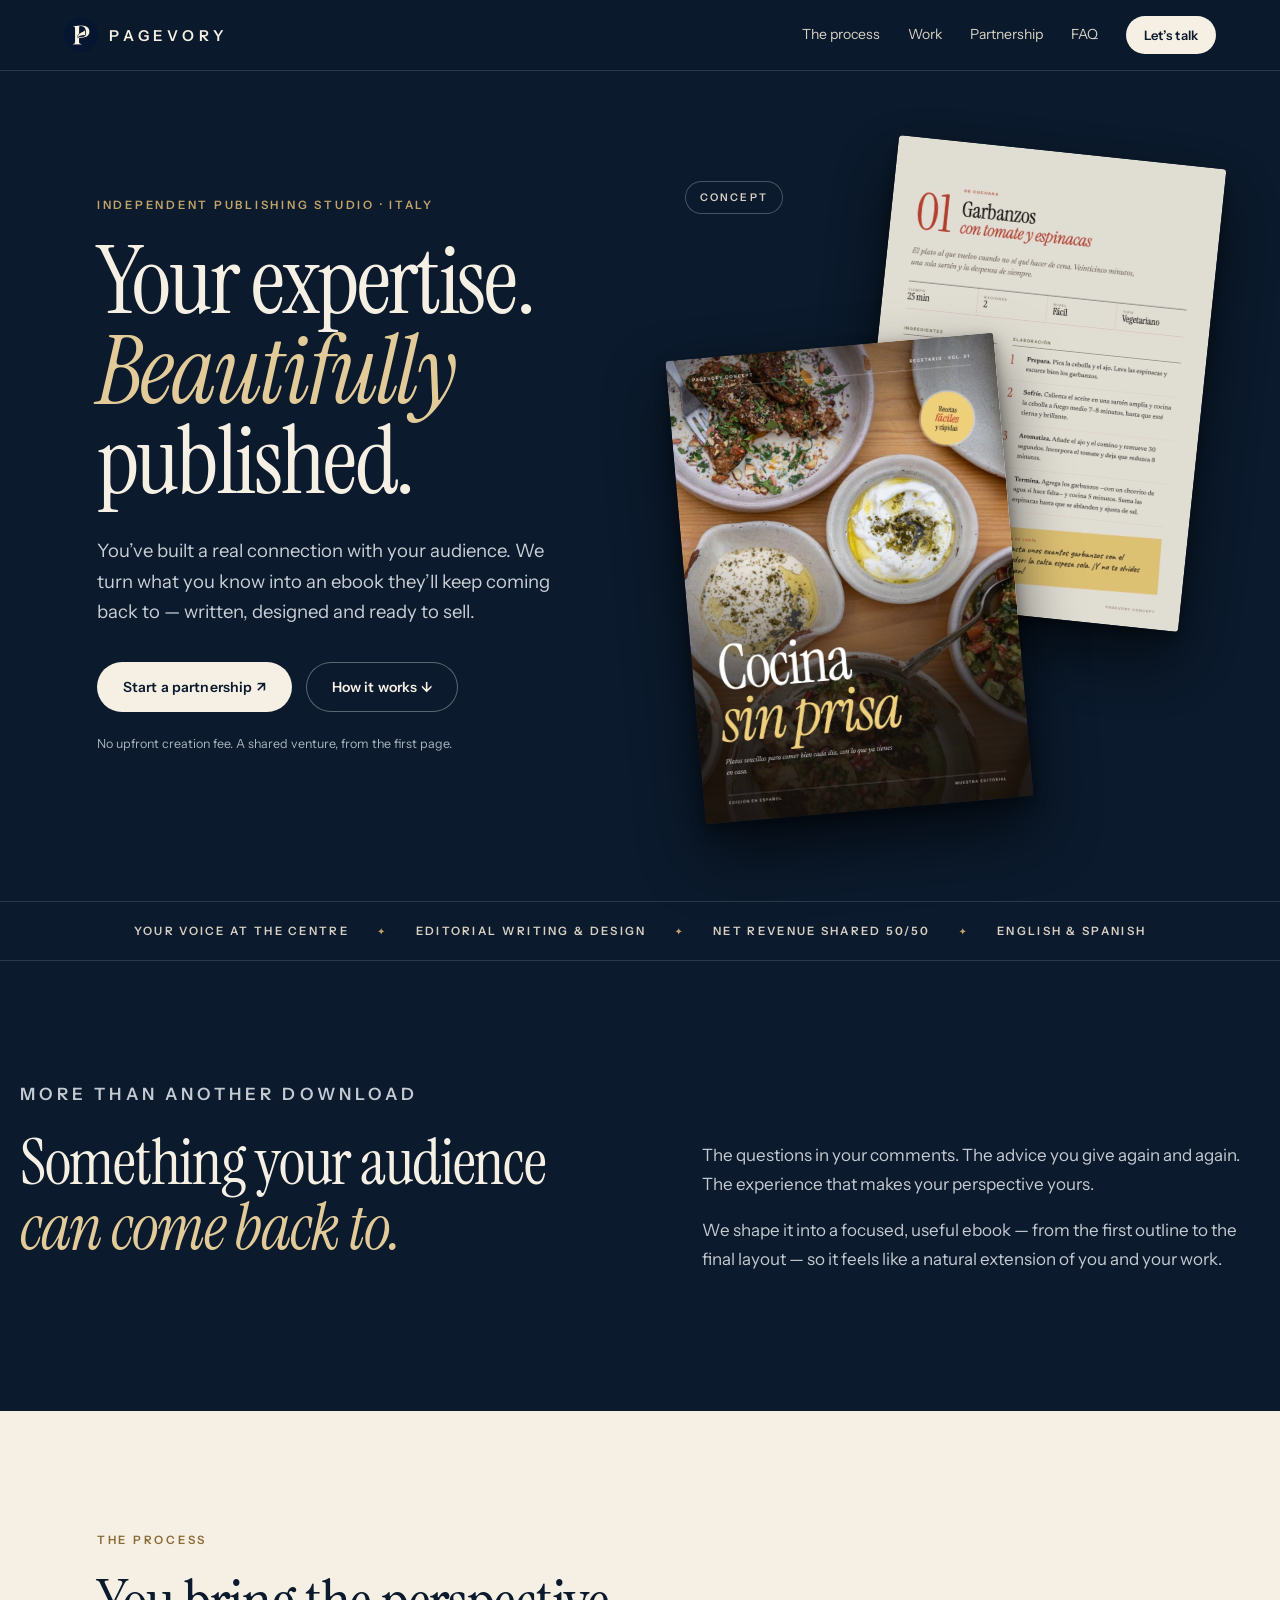
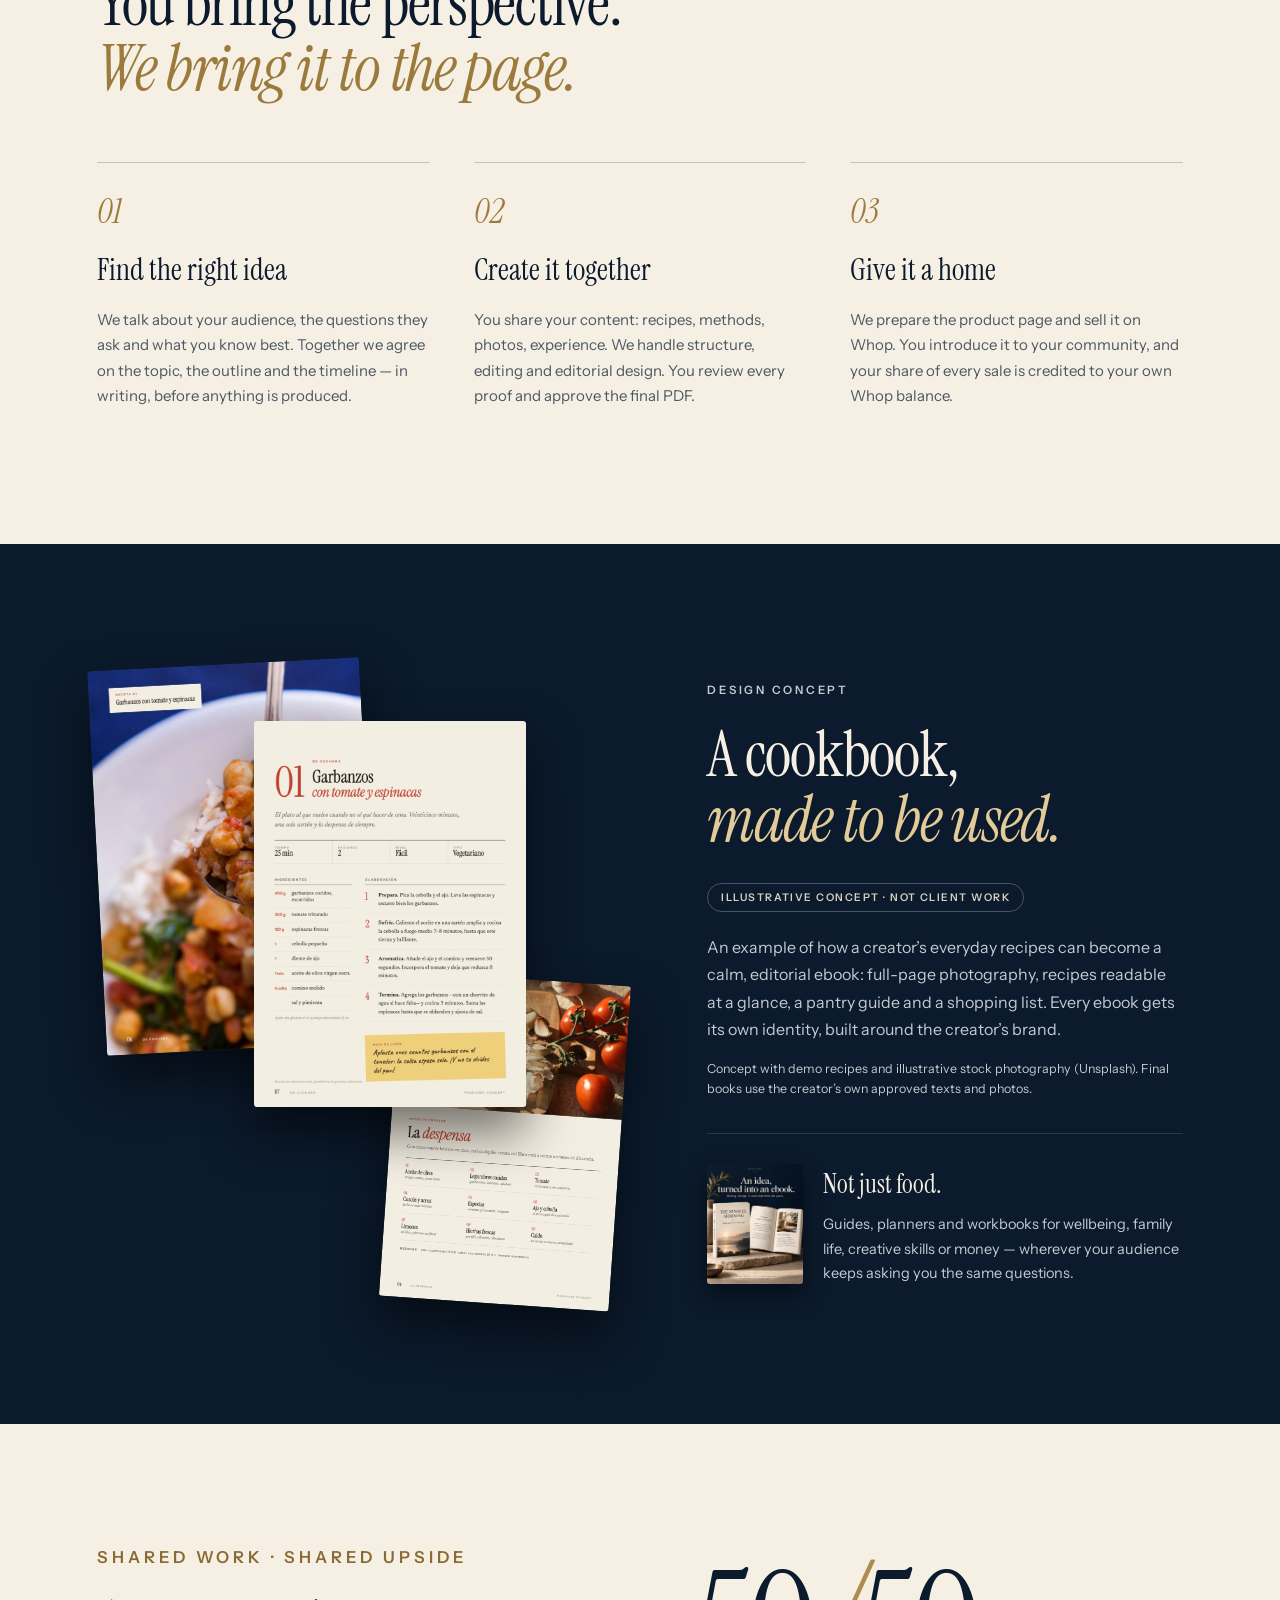
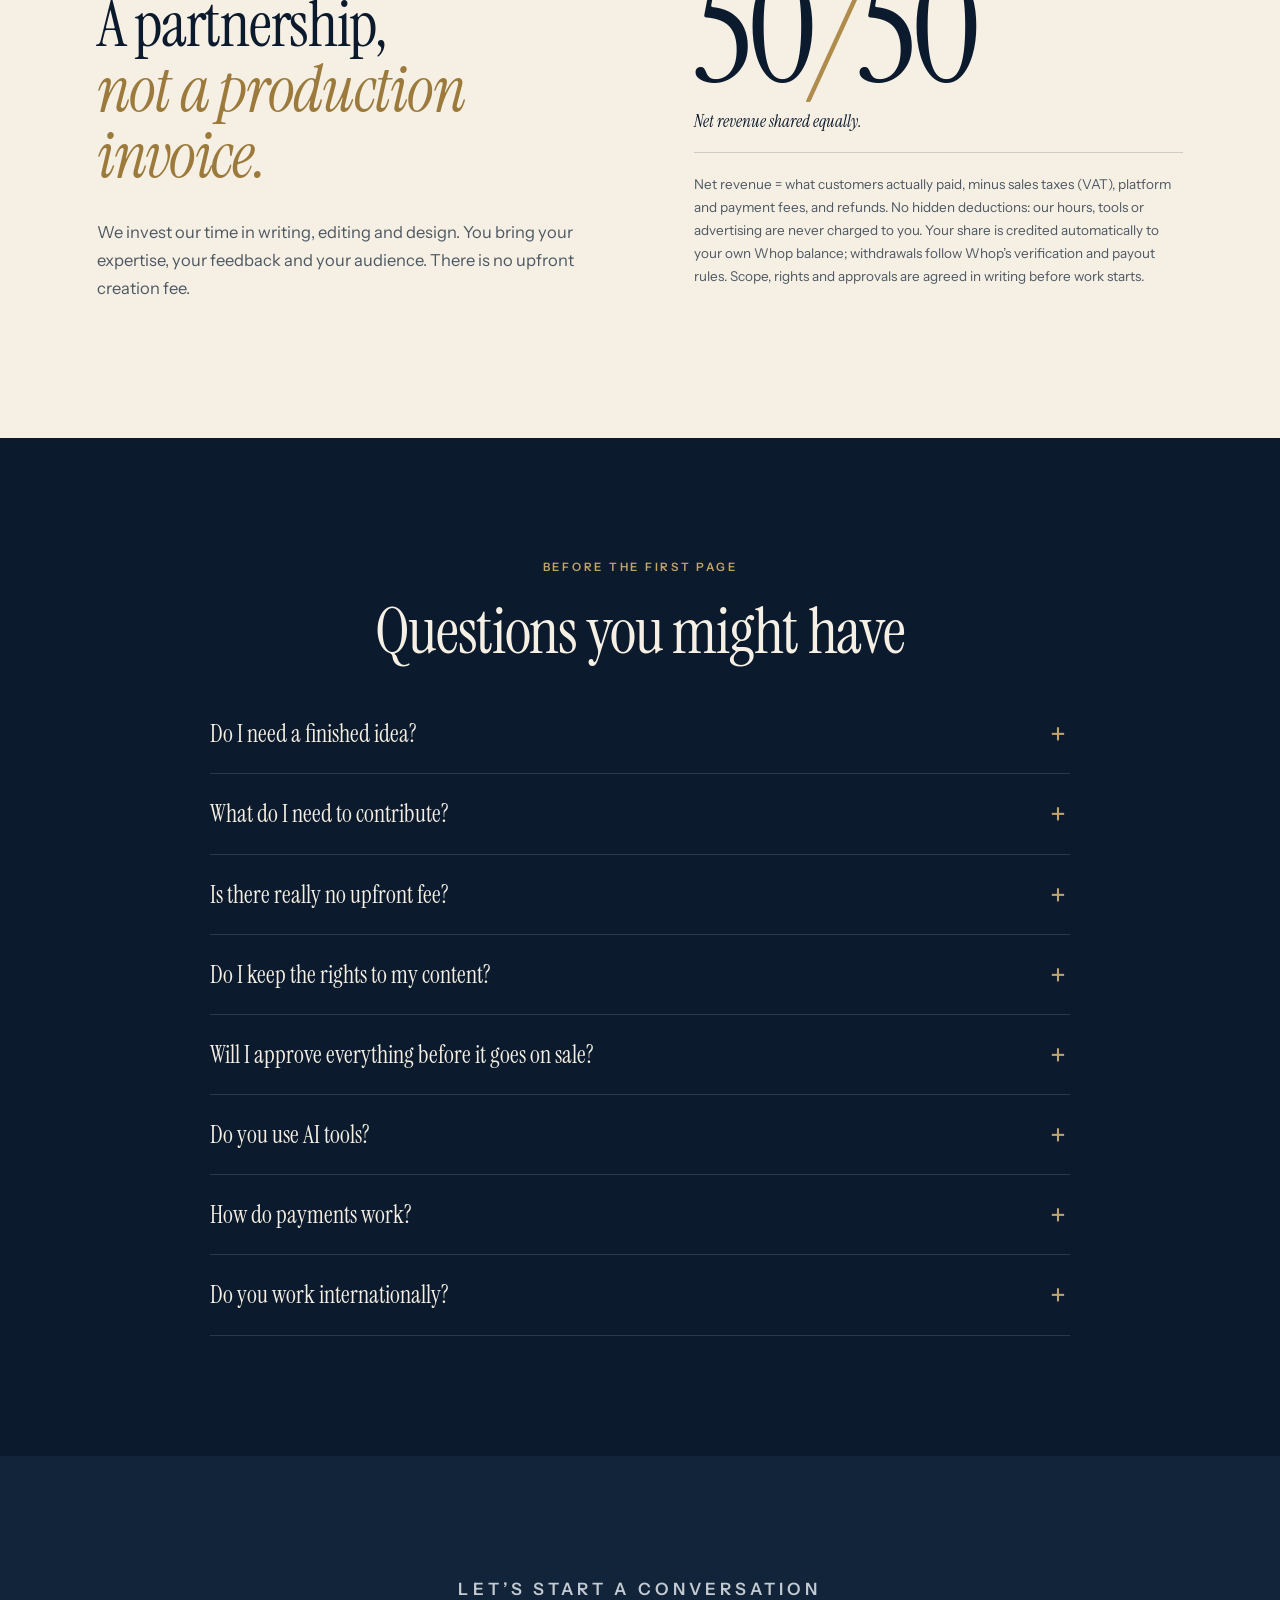
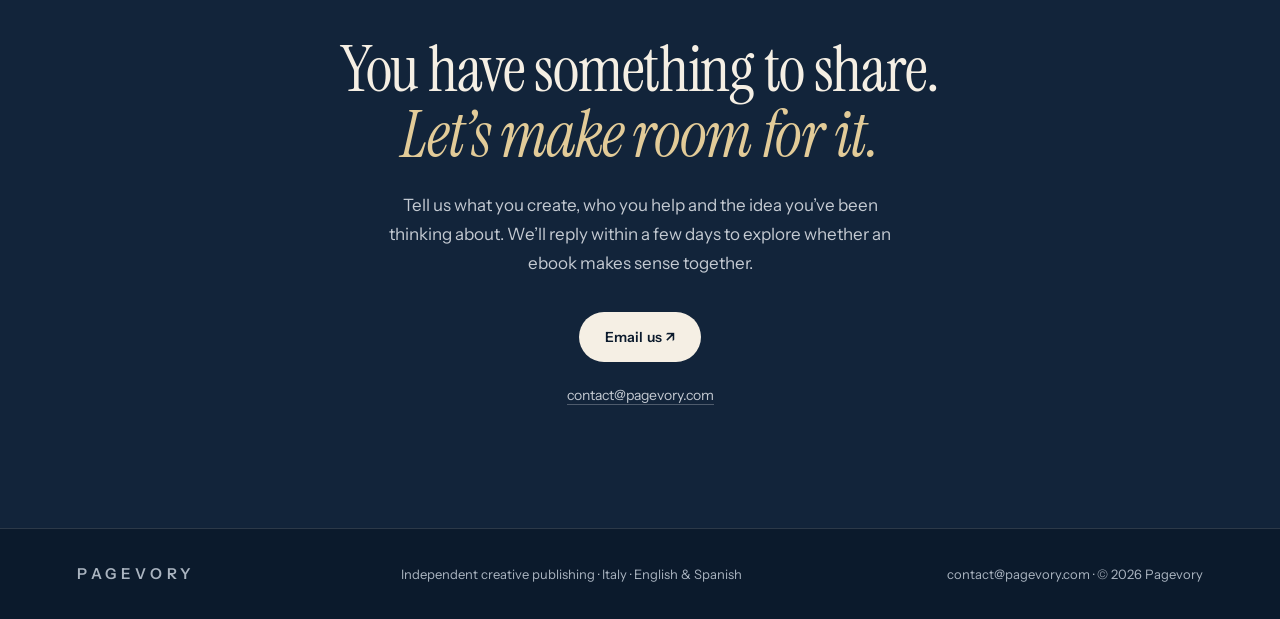
==== docs/index.html @ 086b8ca6 "Pagevory website: new design, email contact, SEO files Co-Authored-By: Claude Opus 5.5 <noreply@anth" ====
<!doctype html>
<html lang="en">
<head>
<meta charset="utf-8">
<meta name="viewport" content="width=device-width, initial-scale=1">
<title>Pagevory — Ebooks created with creators, 50/50 revenue share</title>
<meta name="description" content="Pagevory is an independent publishing studio in Italy. We turn a creator’s expertise into a beautifully designed ebook — no upfront fee, net revenue shared 50/50.">
<link rel="canonical" href="https://pagevory.com/">
<meta name="theme-color" content="#0a182b">
<link rel="icon" type="image/png" href="assets/favicon.png">
<link rel="apple-touch-icon" href="assets/apple-touch-icon.png">
<meta property="og:type" content="website">
<meta property="og:site_name" content="Pagevory">
<meta property="og:title" content="Pagevory — Ebooks created with creators, 50/50 revenue share">
<meta property="og:description" content="Pagevory is an independent publishing studio in Italy. We turn a creator’s expertise into a beautifully designed ebook — no upfront fee, net revenue shared 50/50.">
<meta property="og:url" content="https://pagevory.com/">
<meta property="og:image" content="https://pagevory.com/assets/og.jpg">
<meta property="og:image:width" content="1200"><meta property="og:image:height" content="630">
<meta property="og:locale" content="en_GB">
<meta name="twitter:card" content="summary_large_image">
<link rel="preconnect" href="https://fonts.googleapis.com"><link rel="preconnect" href="https://fonts.gstatic.com" crossorigin>
<link rel="stylesheet" href="https://fonts.googleapis.com/css2?family=Instrument+Serif:ital@0;1&family=Instrument+Sans:wght@400;500;600&display=swap">
<style>:root{--ink:#0b1a2c;--ink2:#12243a;--paper:#f5efe4;--paper2:#ebe2d1;--gold:#c2a46a;--gold2:#e2cb98;--muted:#aab4c0;--line:#ffffff22;--serif:'Instrument Serif',Georgia,serif;--sans:'Instrument Sans',system-ui,-apple-system,sans-serif}
*{box-sizing:border-box}
html{scroll-behavior:smooth;scroll-padding-top:84px}
body{margin:0;background:var(--ink);color:var(--paper);font:400 16px/1.7 var(--sans);-webkit-font-smoothing:antialiased}
a{color:inherit;text-decoration:none}
img{max-width:100%;height:auto;display:block}
h1,h2,h3{font-family:var(--serif);font-weight:400;margin:0}
em{font-style:italic;color:var(--gold2)}
p{margin:0 0 1em;text-wrap:pretty}
.wrap{max-width:1240px;margin:0 auto;padding:0 6%}
.skip{position:absolute;left:-999px;top:8px;background:var(--paper);color:var(--ink);padding:8px 14px;z-index:99}.skip:focus{left:12px}
:focus-visible{outline:2px solid var(--gold);outline-offset:4px}

/* nav */
.nav{position:sticky;top:0;z-index:20;display:flex;align-items:center;justify-content:space-between;padding:16px 5%;background:#0b1a2cee;backdrop-filter:blur(14px);border-bottom:1px solid var(--line)}
.brand{display:flex;align-items:center;gap:11px;font:600 15px var(--sans);letter-spacing:.32em}
.brand img{width:34px;height:34px;border-radius:50%;object-fit:cover}
.links{display:flex;align-items:center;gap:28px;font-size:14px;color:#d8d2c6}
.links a:not(.btn):hover{color:var(--paper)}
.btn{display:inline-flex;align-items:center;gap:10px;background:var(--paper);color:var(--ink);padding:16px 26px;border-radius:999px;font:600 14px var(--sans);letter-spacing:.01em;transition:transform .2s,background .2s}
.btn:hover{transform:translateY(-2px);background:#fff}
.btn.sm{padding:11px 18px;font-size:13px}
.btn.ghost{background:transparent;color:var(--paper);box-shadow:inset 0 0 0 1px #ffffff55}.btn.ghost:hover{background:#ffffff12}

/* hero */
.hero{display:grid;grid-template-columns:1.05fr 1fr;gap:6%;align-items:center;min-height:calc(100vh - 70px);padding-top:60px;padding-bottom:70px}
.eyebrow{font:600 11.5px/1.6 var(--sans);letter-spacing:.24em;text-transform:uppercase;color:var(--gold);margin:0 0 22px}
.eyebrow.center,.center{text-align:center}
h1{font-size:clamp(58px,7.4vw,112px);line-height:.95;letter-spacing:-.025em;margin-bottom:30px}
.lead{font-size:18.5px;line-height:1.65;color:#c9cfd6;max-width:470px}
.actions{display:flex;flex-wrap:wrap;gap:14px;margin:34px 0 22px}
.fine{font-size:12.5px;line-height:1.6;color:var(--muted)}
.hero-art{position:relative;height:660px}
.pg{position:absolute;width:66%;border-radius:4px;box-shadow:0 30px 60px #0009,0 6px 14px #0006}
.pg.back{right:-4%;top:0;transform:rotate(6deg);opacity:.92}
.pg.front{left:0;bottom:0;transform:rotate(-5deg);transition:transform .6s}
.hero-art:hover .pg.front{transform:rotate(-2deg) translateY(-8px)}
.badge{position:absolute;left:0;top:30px;background:var(--ink);border:1px solid #ffffff40;color:#d8d2c6;font:600 10.5px var(--sans);letter-spacing:.2em;text-transform:uppercase;padding:9px 14px;border-radius:999px}

/* strip */
.strip{display:flex;justify-content:center;align-items:center;flex-wrap:wrap;gap:18px 28px;padding:22px 5%;border-top:1px solid var(--line);border-bottom:1px solid var(--line);font:600 11.5px var(--sans);letter-spacing:.2em;text-transform:uppercase;color:#d6cfc2}
.strip i{font-style:normal;color:var(--gold);font-size:10px}

/* sections */
.section{padding:120px 0}
h2{font-size:clamp(40px,5vw,70px);line-height:1.02;letter-spacing:-.02em;margin-bottom:30px}
.intro{display:grid;grid-template-columns:1fr 1fr;gap:10%;align-items:end}
.intro p{color:#c4cad2;font-size:17px}
.light{background:var(--paper);color:var(--ink)}
.light em{color:#9c7a3c}
.light .eyebrow{color:#8a6a33}
.steps{list-style:none;padding:0;margin:60px 0 0;display:grid;grid-template-columns:repeat(3,1fr);gap:44px}
.steps li{border-top:1px solid #0b1a2c33;padding-top:26px}
.num{font:italic 34px var(--serif);color:#9c7a3c}
.steps h3{font-size:30px;margin:10px 0 12px}
.steps p{color:#4d5862;font-size:15px}

/* work */
.work{display:grid;grid-template-columns:1.1fr 1fr;gap:8%;align-items:center}
.gallery{position:relative;height:640px}
.gallery figure{position:absolute;margin:0;width:52%;box-shadow:0 26px 50px #0008;border-radius:3px;overflow:hidden}
.g1{left:0;top:0;transform:rotate(-3deg)}
.g2{left:30%;top:9%;z-index:2}
.g3{right:0;bottom:0;transform:rotate(4deg);width:44%!important}
.work-copy p{color:#c4cad2}
.tag{display:inline-block;border:1px solid #ffffff40;border-radius:999px;padding:7px 13px;font:600 10.5px var(--sans);letter-spacing:.14em;text-transform:uppercase;color:#d6cfc2;margin-bottom:22px}
.also{display:flex;gap:20px;align-items:center;margin-top:34px;padding-top:28px;border-top:1px solid var(--line)}
.also img{width:96px;height:auto;border-radius:3px;box-shadow:0 10px 24px #0007}
.also h3{font-size:26px;margin-bottom:6px}.also p{font-size:14.5px;margin:0}

/* partnership */
.partnership{display:grid;grid-template-columns:1fr 1fr;gap:10%;align-items:center}
.partnership p{color:#4d5862;font-size:16.5px}
.split{font:400 clamp(96px,12vw,170px)/.9 var(--serif);letter-spacing:-.04em;white-space:nowrap;color:var(--ink)}
.split span{color:#b08c4c;font-style:italic;padding:0 .04em}
.split-note{font:italic 26px var(--serif);color:var(--ink)!important;margin:12px 0 20px}
.terms{border-top:1px solid #0b1a2c2a;padding-top:20px;font-size:13.5px!important;line-height:1.7}

/* faq */
.faq{max-width:860px}
details{border-bottom:1px solid var(--line);padding:24px 0}
summary{cursor:pointer;list-style:none;font:400 24px/1.3 var(--serif);padding-right:40px;position:relative}
summary::-webkit-details-marker{display:none}
summary::after{content:'+';position:absolute;right:4px;top:-2px;color:var(--gold);font:300 30px var(--sans)}
details[open] summary::after{content:'−'}
details p{color:#c4cad2;margin:14px 0 0;font-size:15.5px}

/* contact */
.contact{text-align:center;background:var(--ink2);padding:120px 6%}
.contact h2{margin-bottom:24px}
.contact p{color:#c4cad2;max-width:540px;margin:0 auto 34px;font-size:17px}
.contact .mail{margin:22px auto 0;font-size:14px}.contact .mail a{border-bottom:1px solid #ffffff40}

/* footer */
.foot{display:flex;justify-content:space-between;align-items:center;flex-wrap:wrap;gap:16px;padding:34px 6%;font-size:13px;color:var(--muted);border-top:1px solid var(--line)}

/* reveal */
.reveal{opacity:0;transform:translateY(20px);transition:opacity .8s,transform .8s}
.reveal.in{opacity:1;transform:none}

@media (max-width:880px){
  .links a:not(.btn){display:none}
  .hero,.intro,.work,.partnership{grid-template-columns:1fr}
  .hero{min-height:0;padding-top:40px;gap:30px}
  .hero-art{height:440px}
  .steps{grid-template-columns:1fr;gap:28px}
  .gallery{height:460px}
  .section{padding:80px 0}
  .strip{font-size:10px;gap:10px 16px}
}
@media (prefers-reduced-motion:reduce){html{scroll-behavior:auto}*{transition:none!important}.reveal{opacity:1;transform:none}}
</style>
<script type="application/ld+json">{"@context":"https://schema.org","@graph":[{"@type":"Organization","@id":"https://pagevory.com/#org","name":"Pagevory","url":"https://pagevory.com/","logo":"https://pagevory.com/assets/logo.png","email":"contact@pagevory.com","description":"Pagevory is an independent publishing studio in Italy. We turn a creator’s expertise into a beautifully designed ebook — no upfront fee, net revenue shared 50/50.","areaServed":"Worldwide","address":{"@type":"PostalAddress","addressCountry":"IT"}},{"@type":"WebSite","@id":"https://pagevory.com/#site","url":"https://pagevory.com/","name":"Pagevory","inLanguage":"en","publisher":{"@id":"https://pagevory.com/#org"}},{"@type":"FAQPage","inLanguage":"en","mainEntity":[{"@type":"Question","name":"Do I need a finished idea?","acceptedAnswer":{"@type":"Answer","text":"No. A topic you know well and a sense of what your audience needs are enough. We’ll work out together whether there is a useful ebook to create."}},{"@type":"Question","name":"What do I need to contribute?","acceptedAnswer":{"@type":"Answer","text":"Your expertise and content (for example recipes, methods or photos you own), feedback on the drafts and final approval. You also introduce the ebook to your audience, in whatever way suits you — there’s no minimum number of posts."}},{"@type":"Question","name":"Is there really no upfront fee?","acceptedAnswer":{"@type":"Answer","text":"Yes. Instead of charging for writing and design, we share the net revenue 50/50. No other costs can be added without your written agreement."}},{"@type":"Question","name":"Do I keep the rights to my content?","acceptedAnswer":{"@type":"Answer","text":"Yes. You keep ownership of your texts, photos, name and brand. You only grant a limited licence to use them in this ebook and its approved promotion."}},{"@type":"Question","name":"Will I approve everything before it goes on sale?","acceptedAnswer":{"@type":"Answer","text":"Always. Nothing is published, priced or changed without your written approval of the PDF, the price and the product page."}},{"@type":"Question","name":"Do you use AI tools?","acceptedAnswer":{"@type":"Answer","text":"We may use AI tools to support layout and editing, always with human review, and only with your written permission for any unpublished content. We never imitate your voice or image."}},{"@type":"Question","name":"How do payments work?","acceptedAnswer":{"@type":"Answer","text":"We sell through Whop and set up its revenue-share feature, so your share of each sale goes straight to your Whop balance. You also get a monthly summary of sales and deductions."}},{"@type":"Question","name":"Do you work internationally?","acceptedAnswer":{"@type":"Answer","text":"Yes. We are based in Italy and work in English and Spanish with creators around the world, as long as Whop supports payouts in your country."}}]}]}</script>
</head>
<body>
<a class="skip" href="#main">Skip to content</a>
<header class="nav">
  <a class="brand" href="/" aria-label="Pagevory"><img src="assets/logo.png" alt="" width="34" height="34">PAGEVORY</a>
  <nav class="links" aria-label="Main">
    <a href="#process">The process</a><a href="#work">Work</a><a href="#partnership">Partnership</a><a href="#faq">FAQ</a>
    <a class="btn sm" href="#contact">Let’s talk</a>
  </nav>
</header>
<main id="main">
  <section class="hero wrap">
    <div class="hero-copy">
      <p class="eyebrow">Independent publishing studio · Italy</p>
      <h1>Your expertise.<br><em>Beautifully</em><br>published.</h1>
      <p class="lead">You’ve built a real connection with your audience. We turn what you know into an ebook they’ll keep coming back to — written, designed and ready to sell.</p>
      <div class="actions"><a class="btn" href="#contact">Start a partnership ↗</a><a class="btn ghost" href="#process">How it works ↓</a></div>
      <p class="fine">No upfront creation fee. A shared venture, from the first page.</p>
    </div>
    <div class="hero-art" aria-hidden="true">
      <img class="pg back" src="assets/cookbook-recipe.jpg" alt="" width="550" height="778">
      <img class="pg front" src="assets/cookbook-cover.jpg" alt="" width="550" height="778">
      <span class="badge">Concept</span>
    </div>
  </section>
  <div class="strip"><span>Your voice at the centre</span><i>✦</i><span>Editorial writing & design</span><i>✦</i><span>Net revenue shared 50/50</span><i>✦</i><span>English & Spanish</span></div>

  <section class="section wrap intro reveal">
    <div><p class="eyebrow">More than another download</p><h2>Something your audience<br><em>can come back to.</em></h2></div>
    <div><p>The questions in your comments. The advice you give again and again. The experience that makes your perspective yours.</p><p>We shape it into a focused, useful ebook — from the first outline to the final layout — so it feels like a natural extension of you and your work.</p></div>
  </section>

  <section class="section light" id="process">
    <div class="wrap reveal">
      <p class="eyebrow">The process</p>
      <h2>You bring the perspective.<br><em>We bring it to the page.</em></h2>
      <ol class="steps"><li><span class="num">01</span><h3>Find the right idea</h3><p>We talk about your audience, the questions they ask and what you know best. Together we agree on the topic, the outline and the timeline — in writing, before anything is produced.</p></li><li><span class="num">02</span><h3>Create it together</h3><p>You share your content: recipes, methods, photos, experience. We handle structure, editing and editorial design. You review every proof and approve the final PDF.</p></li><li><span class="num">03</span><h3>Give it a home</h3><p>We prepare the product page and sell it on Whop. You introduce it to your community, and your share of every sale is credited to your own Whop balance.</p></li></ol>
    </div>
  </section>

  <section class="section" id="work">
    <div class="wrap work reveal">
      <div class="gallery">
        <figure class="g1"><img src="assets/cookbook-photo.jpg" alt="Concept cookbook: full-page recipe photograph" loading="lazy" width="550" height="778"></figure>
        <figure class="g2"><img src="assets/cookbook-recipe.jpg" alt="Concept cookbook: recipe page with ingredients and method" loading="lazy" width="550" height="778"></figure>
        <figure class="g3"><img src="assets/cookbook-pantry.jpg" alt="Concept cookbook: pantry guide" loading="lazy" width="550" height="778"></figure>
      </div>
      <div class="work-copy">
        <p class="eyebrow">Design concept</p>
        <h2>A cookbook,<br><em>made to be used.</em></h2>
        <span class="tag">Illustrative concept · not client work</span>
        <p>An example of how a creator’s everyday recipes can become a calm, editorial ebook: full-page photography, recipes readable at a glance, a pantry guide and a shopping list. Every ebook gets its own identity, built around the creator’s brand.</p>
        <p class="fine">Concept with demo recipes and illustrative stock photography (Unsplash). Final books use the creator’s own approved texts and photos.</p>
        <div class="also"><img src="assets/concept.jpg" alt="Concept: The Mindful Morning guide" loading="lazy" width="120" height="150"><div><h3>Not just food.</h3><p>Guides, planners and workbooks for wellbeing, family life, creative skills or money — wherever your audience keeps asking you the same questions.</p></div></div>
      </div>
    </div>
  </section>

  <section class="section light" id="partnership">
    <div class="wrap partnership reveal">
      <div><p class="eyebrow">Shared work · Shared upside</p><h2>A partnership,<br><em>not a production invoice.</em></h2><p>We invest our time in writing, editing and design. You bring your expertise, your feedback and your audience. There is no upfront creation fee.</p></div>
      <div><div class="split" aria-label="50/50">50<span>/</span>50</div><p class="split-note">Net revenue shared equally.</p><p class="terms">Net revenue = what customers actually paid, minus sales taxes (VAT), platform and payment fees, and refunds. No hidden deductions: our hours, tools or advertising are never charged to you. Your share is credited automatically to your own Whop balance; withdrawals follow Whop’s verification and payout rules. Scope, rights and approvals are agreed in writing before work starts.</p></div>
    </div>
  </section>

  <section class="section wrap faq reveal" id="faq">
    <p class="eyebrow center">Before the first page</p>
    <h2 class="center">Questions you might have</h2>
    <details><summary>Do I need a finished idea?</summary><p>No. A topic you know well and a sense of what your audience needs are enough. We’ll work out together whether there is a useful ebook to create.</p></details>
    <details><summary>What do I need to contribute?</summary><p>Your expertise and content (for example recipes, methods or photos you own), feedback on the drafts and final approval. You also introduce the ebook to your audience, in whatever way suits you — there’s no minimum number of posts.</p></details>
    <details><summary>Is there really no upfront fee?</summary><p>Yes. Instead of charging for writing and design, we share the net revenue 50/50. No other costs can be added without your written agreement.</p></details>
    <details><summary>Do I keep the rights to my content?</summary><p>Yes. You keep ownership of your texts, photos, name and brand. You only grant a limited licence to use them in this ebook and its approved promotion.</p></details>
    <details><summary>Will I approve everything before it goes on sale?</summary><p>Always. Nothing is published, priced or changed without your written approval of the PDF, the price and the product page.</p></details>
    <details><summary>Do you use AI tools?</summary><p>We may use AI tools to support layout and editing, always with human review, and only with your written permission for any unpublished content. We never imitate your voice or image.</p></details>
    <details><summary>How do payments work?</summary><p>We sell through Whop and set up its revenue-share feature, so your share of each sale goes straight to your Whop balance. You also get a monthly summary of sales and deductions.</p></details>
    <details><summary>Do you work internationally?</summary><p>Yes. We are based in Italy and work in English and Spanish with creators around the world, as long as Whop supports payouts in your country.</p></details>
  </section>

  <section class="contact" id="contact">
    <p class="eyebrow">Let’s start a conversation</p>
    <h2>You have something to share.<br><em>Let’s make room for it.</em></h2>
    <p>Tell us what you create, who you help and the idea you’ve been thinking about. We’ll reply within a few days to explore whether an ebook makes sense together.</p>
    <a class="btn" href="mailto:contact@pagevory.com?subject=Partnership%20%E2%80%94%20ebook%20idea&amp;body=Hi%20Pagevory%2C%0A%0AMy%20name%20is%20%E2%80%A6%20and%20I%20create%20content%20about%20%E2%80%A6%0AMy%20audience%3A%20%E2%80%A6%0AThe%20ebook%20idea%20I%20have%20in%20mind%3A%20%E2%80%A6%0A%0AThanks!">Email us ↗</a>
    <p class="mail"><a href="mailto:contact@pagevory.com">contact@pagevory.com</a></p>
  </section>
</main>
<footer class="foot">
  <a class="brand" href="/">PAGEVORY</a>
  <span>Independent creative publishing · Italy · English & Spanish</span>
  <span><a href="mailto:contact@pagevory.com">contact@pagevory.com</a> · © <span id="y">2026</span> Pagevory</span>
</footer>
<script>
document.getElementById('y').textContent=new Date().getFullYear();
if('IntersectionObserver' in window){const io=new IntersectionObserver(es=>es.forEach(e=>{if(e.isIntersecting){e.target.classList.add('in');io.unobserve(e.target)}}),{threshold:.08});document.querySelectorAll('.reveal').forEach(el=>io.observe(el))}else document.querySelectorAll('.reveal').forEach(el=>el.classList.add('in'));
</script>
</body>
</html>
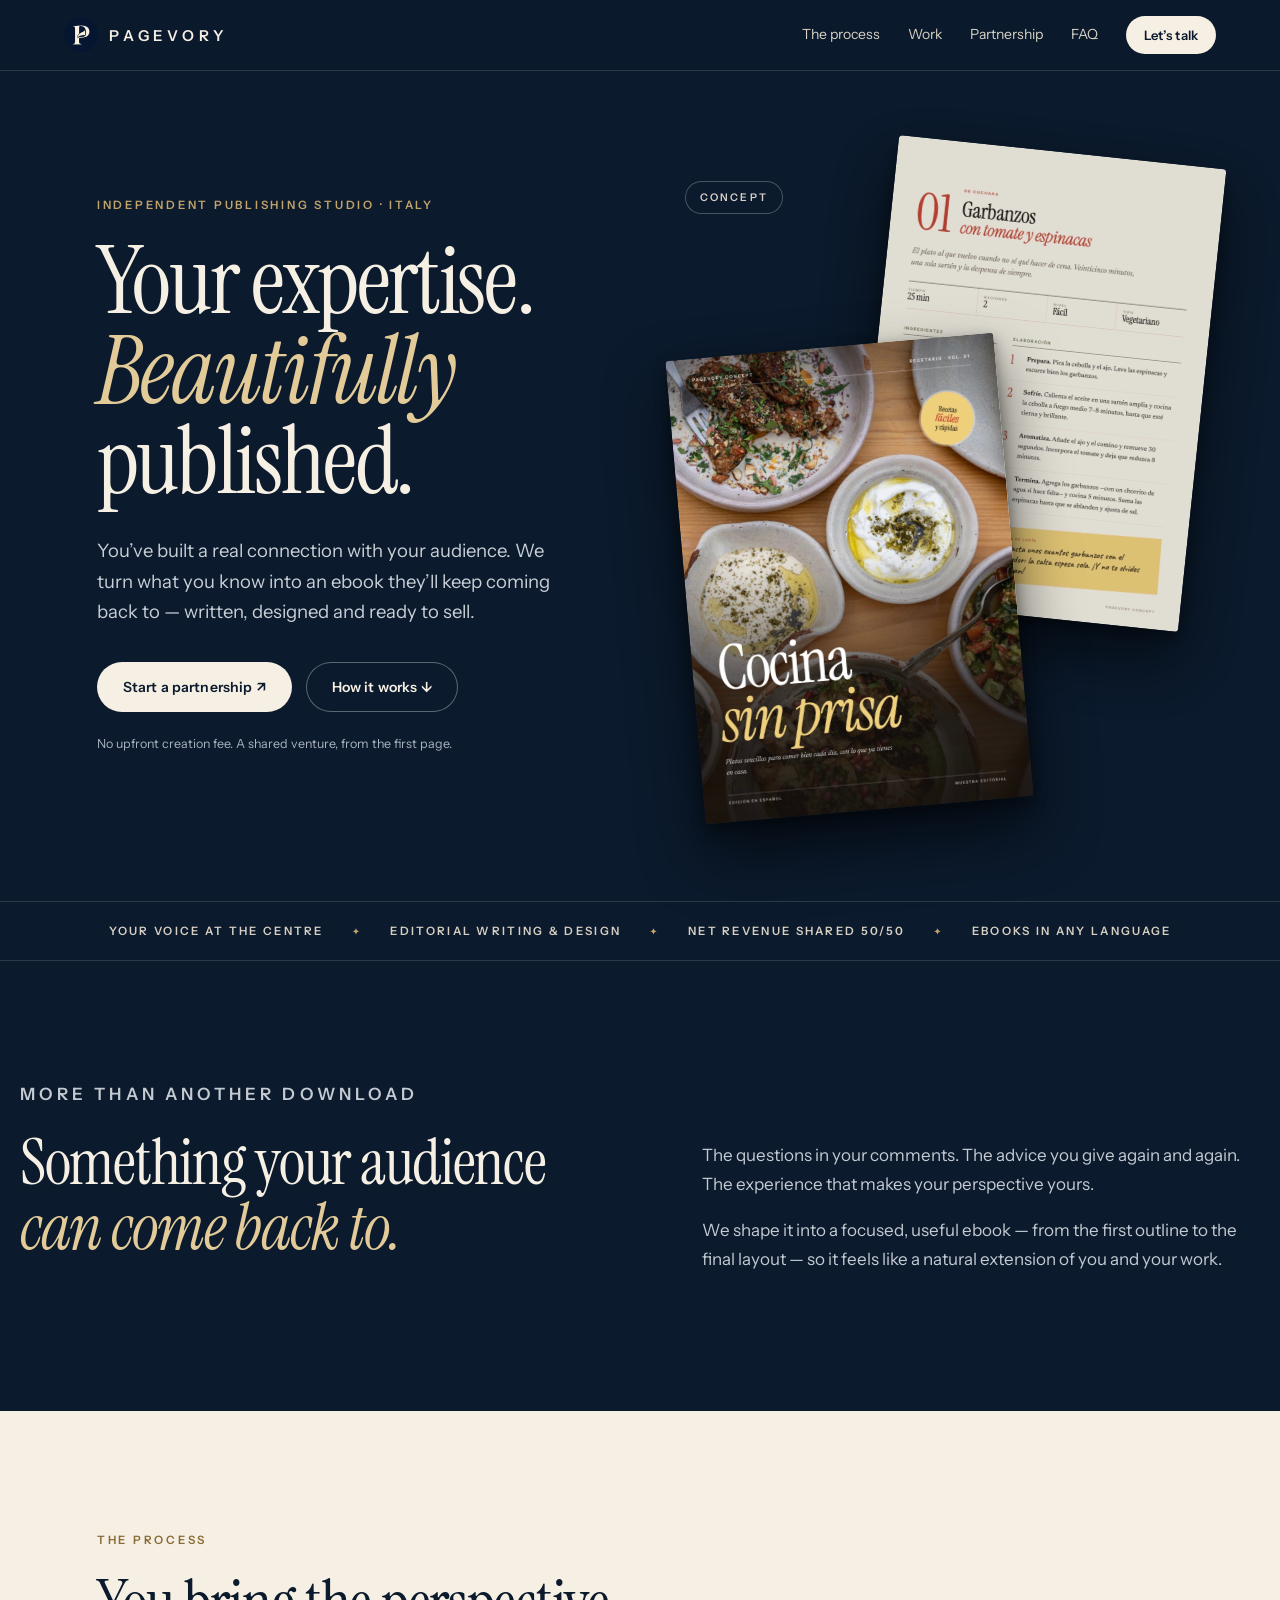
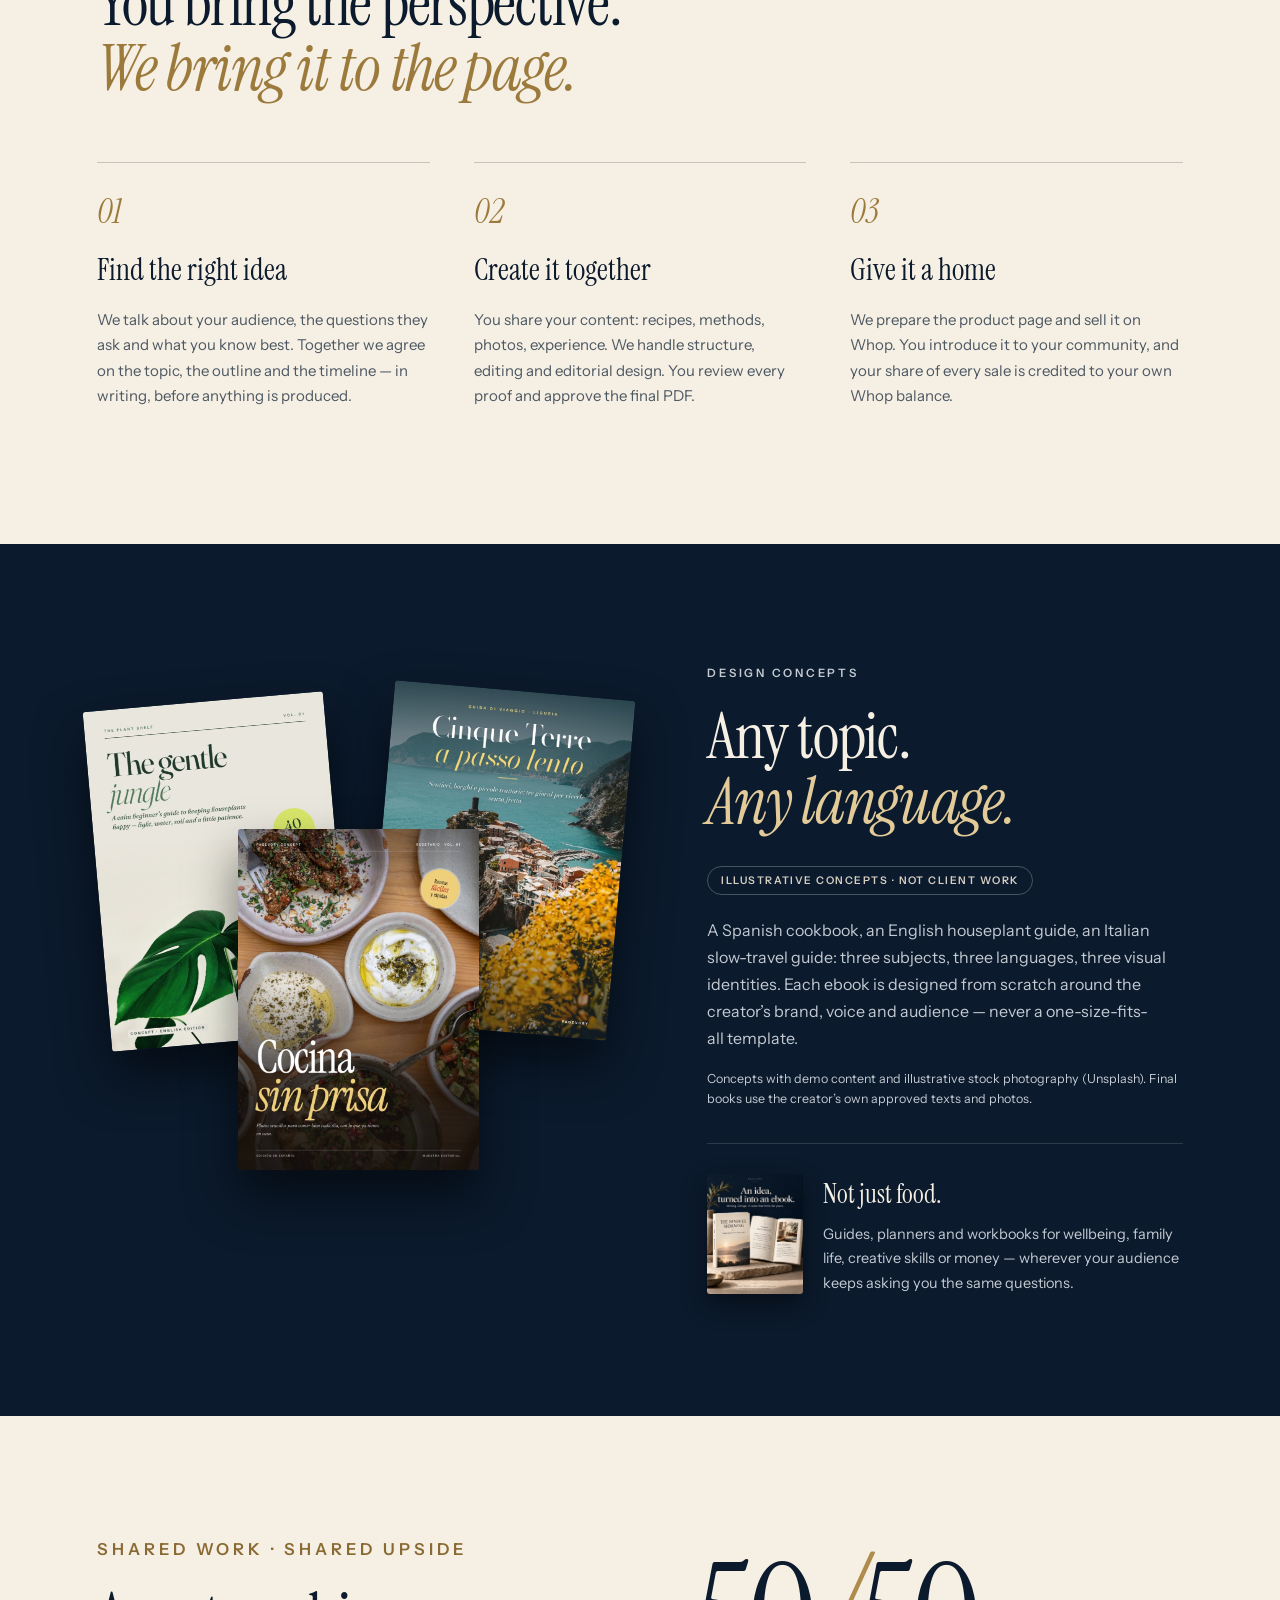
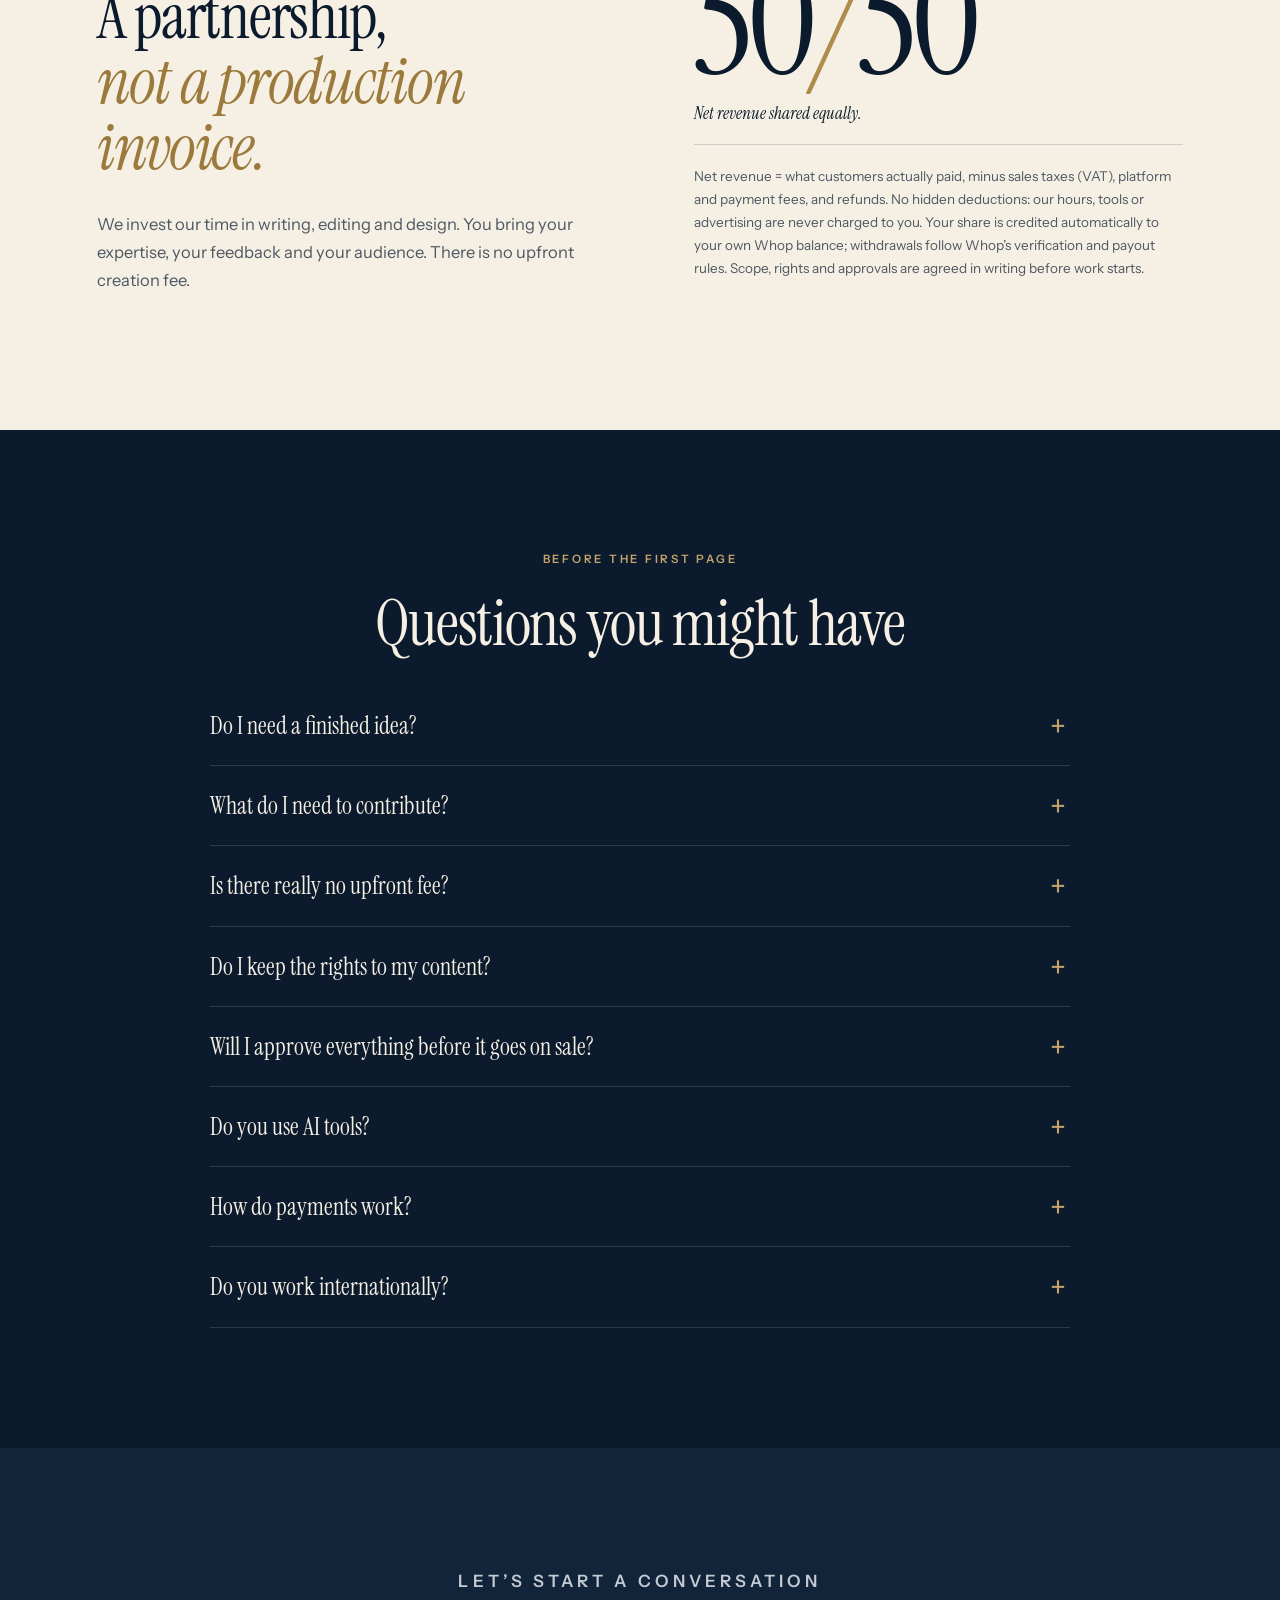
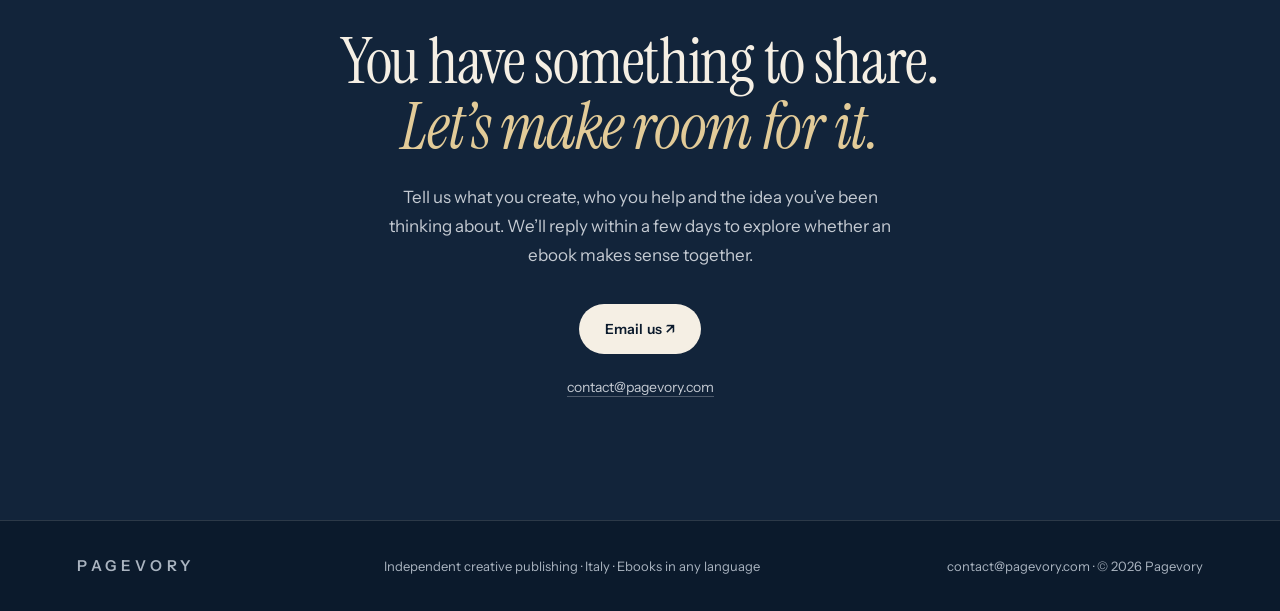
==== commit cdff2d3f: "Concept gallery: three covers in three languages; 'any language' copy Co-Authored-By: Claude Opus 5." ====
--- a/docs/index.html
+++ b/docs/index.html
@@ -79,11 +79,11 @@
 
 /* work */
 .work{display:grid;grid-template-columns:1.1fr 1fr;gap:8%;align-items:center}
-.gallery{position:relative;height:640px}
-.gallery figure{position:absolute;margin:0;width:52%;box-shadow:0 26px 50px #0008;border-radius:3px;overflow:hidden}
-.g1{left:0;top:0;transform:rotate(-3deg)}
-.g2{left:30%;top:9%;z-index:2}
-.g3{right:0;bottom:0;transform:rotate(4deg);width:44%!important}
+.gallery{position:relative;height:580px}
+.gallery figure{position:absolute;margin:0;width:46%;box-shadow:0 26px 50px #0008;border-radius:3px;overflow:hidden}
+.g1{left:0;top:2%;transform:rotate(-5deg)}
+.g2{left:27%;top:24%;z-index:2}
+.g3{right:0;top:0;transform:rotate(5deg)}
 .work-copy p{color:#c4cad2}
 .tag{display:inline-block;border:1px solid #ffffff40;border-radius:999px;padding:7px 13px;font:600 10.5px var(--sans);letter-spacing:.14em;text-transform:uppercase;color:#d6cfc2;margin-bottom:22px}
 .also{display:flex;gap:20px;align-items:center;margin-top:34px;padding-top:28px;border-top:1px solid var(--line)}
@@ -132,7 +132,7 @@
 }
 @media (prefers-reduced-motion:reduce){html{scroll-behavior:auto}*{transition:none!important}.reveal{opacity:1;transform:none}}
 </style>
-<script type="application/ld+json">{"@context":"https://schema.org","@graph":[{"@type":"Organization","@id":"https://pagevory.com/#org","name":"Pagevory","url":"https://pagevory.com/","logo":"https://pagevory.com/assets/logo.png","email":"contact@pagevory.com","description":"Pagevory is an independent publishing studio in Italy. We turn a creator’s expertise into a beautifully designed ebook — no upfront fee, net revenue shared 50/50.","areaServed":"Worldwide","address":{"@type":"PostalAddress","addressCountry":"IT"}},{"@type":"WebSite","@id":"https://pagevory.com/#site","url":"https://pagevory.com/","name":"Pagevory","inLanguage":"en","publisher":{"@id":"https://pagevory.com/#org"}},{"@type":"FAQPage","inLanguage":"en","mainEntity":[{"@type":"Question","name":"Do I need a finished idea?","acceptedAnswer":{"@type":"Answer","text":"No. A topic you know well and a sense of what your audience needs are enough. We’ll work out together whether there is a useful ebook to create."}},{"@type":"Question","name":"What do I need to contribute?","acceptedAnswer":{"@type":"Answer","text":"Your expertise and content (for example recipes, methods or photos you own), feedback on the drafts and final approval. You also introduce the ebook to your audience, in whatever way suits you — there’s no minimum number of posts."}},{"@type":"Question","name":"Is there really no upfront fee?","acceptedAnswer":{"@type":"Answer","text":"Yes. Instead of charging for writing and design, we share the net revenue 50/50. No other costs can be added without your written agreement."}},{"@type":"Question","name":"Do I keep the rights to my content?","acceptedAnswer":{"@type":"Answer","text":"Yes. You keep ownership of your texts, photos, name and brand. You only grant a limited licence to use them in this ebook and its approved promotion."}},{"@type":"Question","name":"Will I approve everything before it goes on sale?","acceptedAnswer":{"@type":"Answer","text":"Always. Nothing is published, priced or changed without your written approval of the PDF, the price and the product page."}},{"@type":"Question","name":"Do you use AI tools?","acceptedAnswer":{"@type":"Answer","text":"We may use AI tools to support layout and editing, always with human review, and only with your written permission for any unpublished content. We never imitate your voice or image."}},{"@type":"Question","name":"How do payments work?","acceptedAnswer":{"@type":"Answer","text":"We sell through Whop and set up its revenue-share feature, so your share of each sale goes straight to your Whop balance. You also get a monthly summary of sales and deductions."}},{"@type":"Question","name":"Do you work internationally?","acceptedAnswer":{"@type":"Answer","text":"Yes. We are based in Italy and work in English and Spanish with creators around the world, as long as Whop supports payouts in your country."}}]}]}</script>
+<script type="application/ld+json">{"@context":"https://schema.org","@graph":[{"@type":"Organization","@id":"https://pagevory.com/#org","name":"Pagevory","url":"https://pagevory.com/","logo":"https://pagevory.com/assets/logo.png","email":"contact@pagevory.com","description":"Pagevory is an independent publishing studio in Italy. We turn a creator’s expertise into a beautifully designed ebook — no upfront fee, net revenue shared 50/50.","areaServed":"Worldwide","address":{"@type":"PostalAddress","addressCountry":"IT"}},{"@type":"WebSite","@id":"https://pagevory.com/#site","url":"https://pagevory.com/","name":"Pagevory","inLanguage":"en","publisher":{"@id":"https://pagevory.com/#org"}},{"@type":"FAQPage","inLanguage":"en","mainEntity":[{"@type":"Question","name":"Do I need a finished idea?","acceptedAnswer":{"@type":"Answer","text":"No. A topic you know well and a sense of what your audience needs are enough. We’ll work out together whether there is a useful ebook to create."}},{"@type":"Question","name":"What do I need to contribute?","acceptedAnswer":{"@type":"Answer","text":"Your expertise and content (for example recipes, methods or photos you own), feedback on the drafts and final approval. You also introduce the ebook to your audience, in whatever way suits you — there’s no minimum number of posts."}},{"@type":"Question","name":"Is there really no upfront fee?","acceptedAnswer":{"@type":"Answer","text":"Yes. Instead of charging for writing and design, we share the net revenue 50/50. No other costs can be added without your written agreement."}},{"@type":"Question","name":"Do I keep the rights to my content?","acceptedAnswer":{"@type":"Answer","text":"Yes. You keep ownership of your texts, photos, name and brand. You only grant a limited licence to use them in this ebook and its approved promotion."}},{"@type":"Question","name":"Will I approve everything before it goes on sale?","acceptedAnswer":{"@type":"Answer","text":"Always. Nothing is published, priced or changed without your written approval of the PDF, the price and the product page."}},{"@type":"Question","name":"Do you use AI tools?","acceptedAnswer":{"@type":"Answer","text":"We may use AI tools to support layout and editing, always with human review, and only with your written permission for any unpublished content. We never imitate your voice or image."}},{"@type":"Question","name":"How do payments work?","acceptedAnswer":{"@type":"Answer","text":"We sell through Whop and set up its revenue-share feature, so your share of each sale goes straight to your Whop balance. You also get a monthly summary of sales and deductions."}},{"@type":"Question","name":"Do you work internationally?","acceptedAnswer":{"@type":"Answer","text":"Yes. We are based in Italy and create ebooks in any language, with creators all over the world — as long as Whop supports payouts in your country."}}]}]}</script>
 </head>
 <body>
 <a class="skip" href="#main">Skip to content</a>
@@ -158,7 +158,7 @@
       <span class="badge">Concept</span>
     </div>
   </section>
-  <div class="strip"><span>Your voice at the centre</span><i>✦</i><span>Editorial writing & design</span><i>✦</i><span>Net revenue shared 50/50</span><i>✦</i><span>English & Spanish</span></div>
+  <div class="strip"><span>Your voice at the centre</span><i>✦</i><span>Editorial writing & design</span><i>✦</i><span>Net revenue shared 50/50</span><i>✦</i><span>Ebooks in any language</span></div>
 
   <section class="section wrap intro reveal">
     <div><p class="eyebrow">More than another download</p><h2>Something your audience<br><em>can come back to.</em></h2></div>
@@ -176,16 +176,16 @@
   <section class="section" id="work">
     <div class="wrap work reveal">
       <div class="gallery">
-        <figure class="g1"><img src="assets/cookbook-photo.jpg" alt="Concept cookbook: full-page recipe photograph" loading="lazy" width="550" height="778"></figure>
-        <figure class="g2"><img src="assets/cookbook-recipe.jpg" alt="Concept cookbook: recipe page with ingredients and method" loading="lazy" width="550" height="778"></figure>
-        <figure class="g3"><img src="assets/cookbook-pantry.jpg" alt="Concept cookbook: pantry guide" loading="lazy" width="550" height="778"></figure>
+        <figure class="g1"><img src="assets/cover-plants.jpg" alt="Concept cover in English: The Gentle Jungle, a beginner’s guide to houseplants" loading="lazy" width="550" height="778"></figure>
+        <figure class="g2"><img src="assets/cookbook-cover.jpg" alt="Concept cover in Spanish: Cocina sin prisa, a quick and easy cookbook" loading="lazy" width="550" height="778"></figure>
+        <figure class="g3"><img src="assets/cover-liguria.jpg" alt="Concept cover in Italian: Cinque Terre a passo lento, a slow-travel guide" loading="lazy" width="550" height="778"></figure>
       </div>
       <div class="work-copy">
-        <p class="eyebrow">Design concept</p>
-        <h2>A cookbook,<br><em>made to be used.</em></h2>
-        <span class="tag">Illustrative concept · not client work</span>
-        <p>An example of how a creator’s everyday recipes can become a calm, editorial ebook: full-page photography, recipes readable at a glance, a pantry guide and a shopping list. Every ebook gets its own identity, built around the creator’s brand.</p>
-        <p class="fine">Concept with demo recipes and illustrative stock photography (Unsplash). Final books use the creator’s own approved texts and photos.</p>
+        <p class="eyebrow">Design concepts</p>
+        <h2>Any topic.<br><em>Any language.</em></h2>
+        <span class="tag">Illustrative concepts · not client work</span>
+        <p>A Spanish cookbook, an English houseplant guide, an Italian slow-travel guide: three subjects, three languages, three visual identities. Each ebook is designed from scratch around the creator’s brand, voice and audience — never a one-size-fits-all template.</p>
+        <p class="fine">Concepts with demo content and illustrative stock photography (Unsplash). Final books use the creator’s own approved texts and photos.</p>
         <div class="also"><img src="assets/concept.jpg" alt="Concept: The Mindful Morning guide" loading="lazy" width="120" height="150"><div><h3>Not just food.</h3><p>Guides, planners and workbooks for wellbeing, family life, creative skills or money — wherever your audience keeps asking you the same questions.</p></div></div>
       </div>
     </div>
@@ -208,7 +208,7 @@
     <details><summary>Will I approve everything before it goes on sale?</summary><p>Always. Nothing is published, priced or changed without your written approval of the PDF, the price and the product page.</p></details>
     <details><summary>Do you use AI tools?</summary><p>We may use AI tools to support layout and editing, always with human review, and only with your written permission for any unpublished content. We never imitate your voice or image.</p></details>
     <details><summary>How do payments work?</summary><p>We sell through Whop and set up its revenue-share feature, so your share of each sale goes straight to your Whop balance. You also get a monthly summary of sales and deductions.</p></details>
-    <details><summary>Do you work internationally?</summary><p>Yes. We are based in Italy and work in English and Spanish with creators around the world, as long as Whop supports payouts in your country.</p></details>
+    <details><summary>Do you work internationally?</summary><p>Yes. We are based in Italy and create ebooks in any language, with creators all over the world — as long as Whop supports payouts in your country.</p></details>
   </section>
 
   <section class="contact" id="contact">
@@ -221,7 +221,7 @@
 </main>
 <footer class="foot">
   <a class="brand" href="/">PAGEVORY</a>
-  <span>Independent creative publishing · Italy · English & Spanish</span>
+  <span>Independent creative publishing · Italy · Ebooks in any language</span>
   <span><a href="mailto:contact@pagevory.com">contact@pagevory.com</a> · © <span id="y">2026</span> Pagevory</span>
 </footer>
 <script>
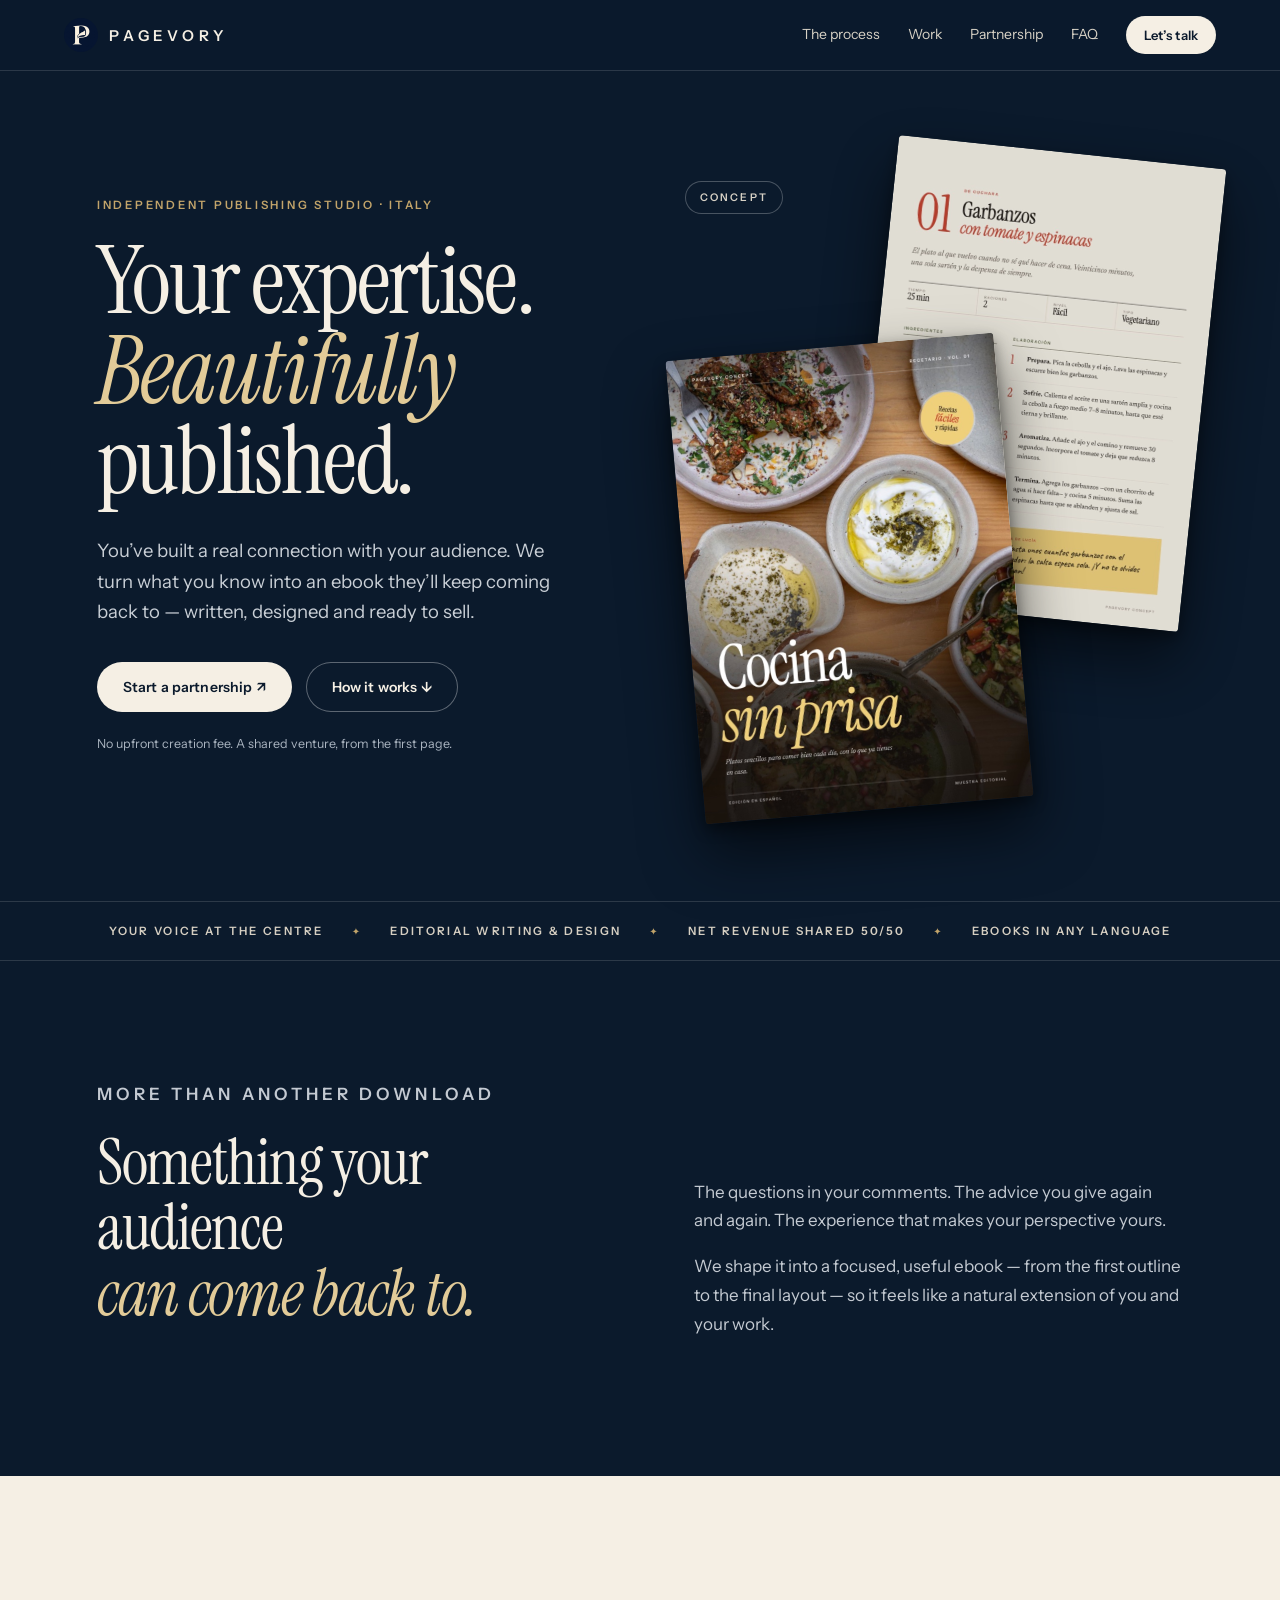
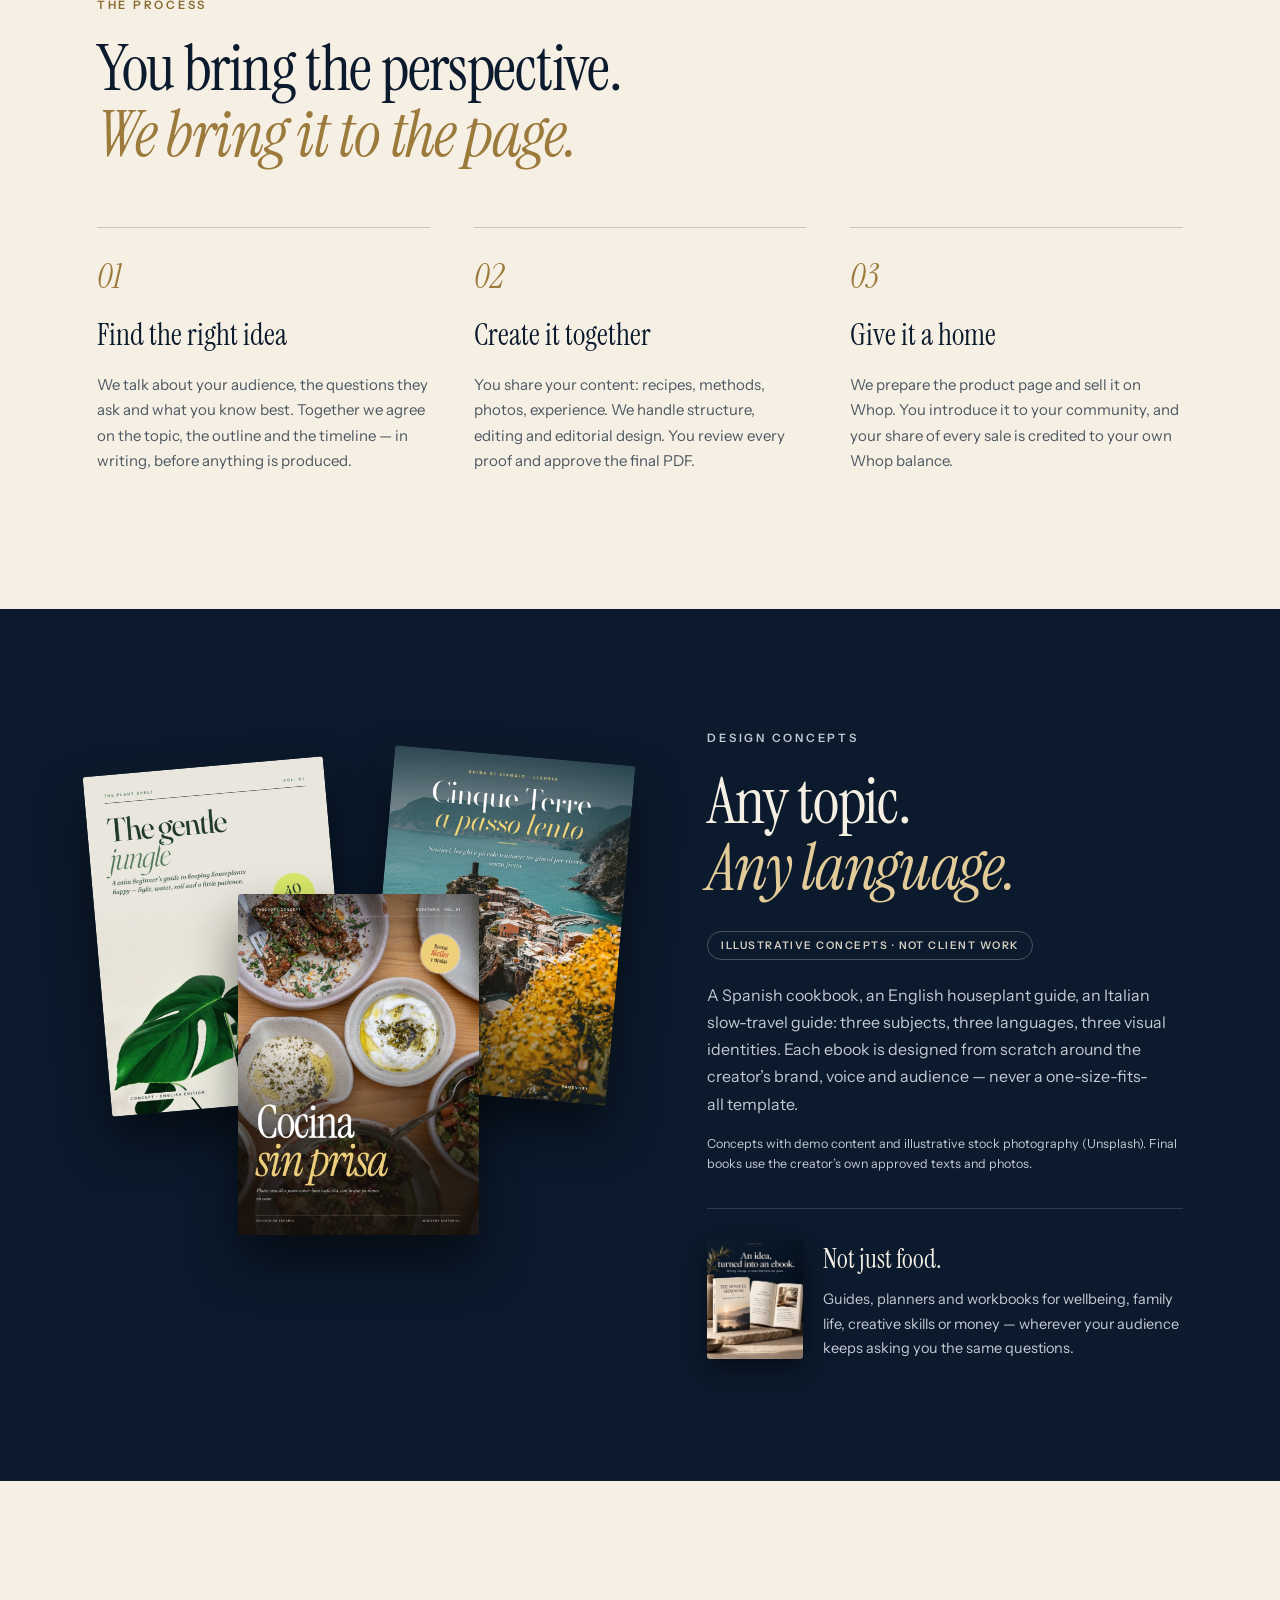
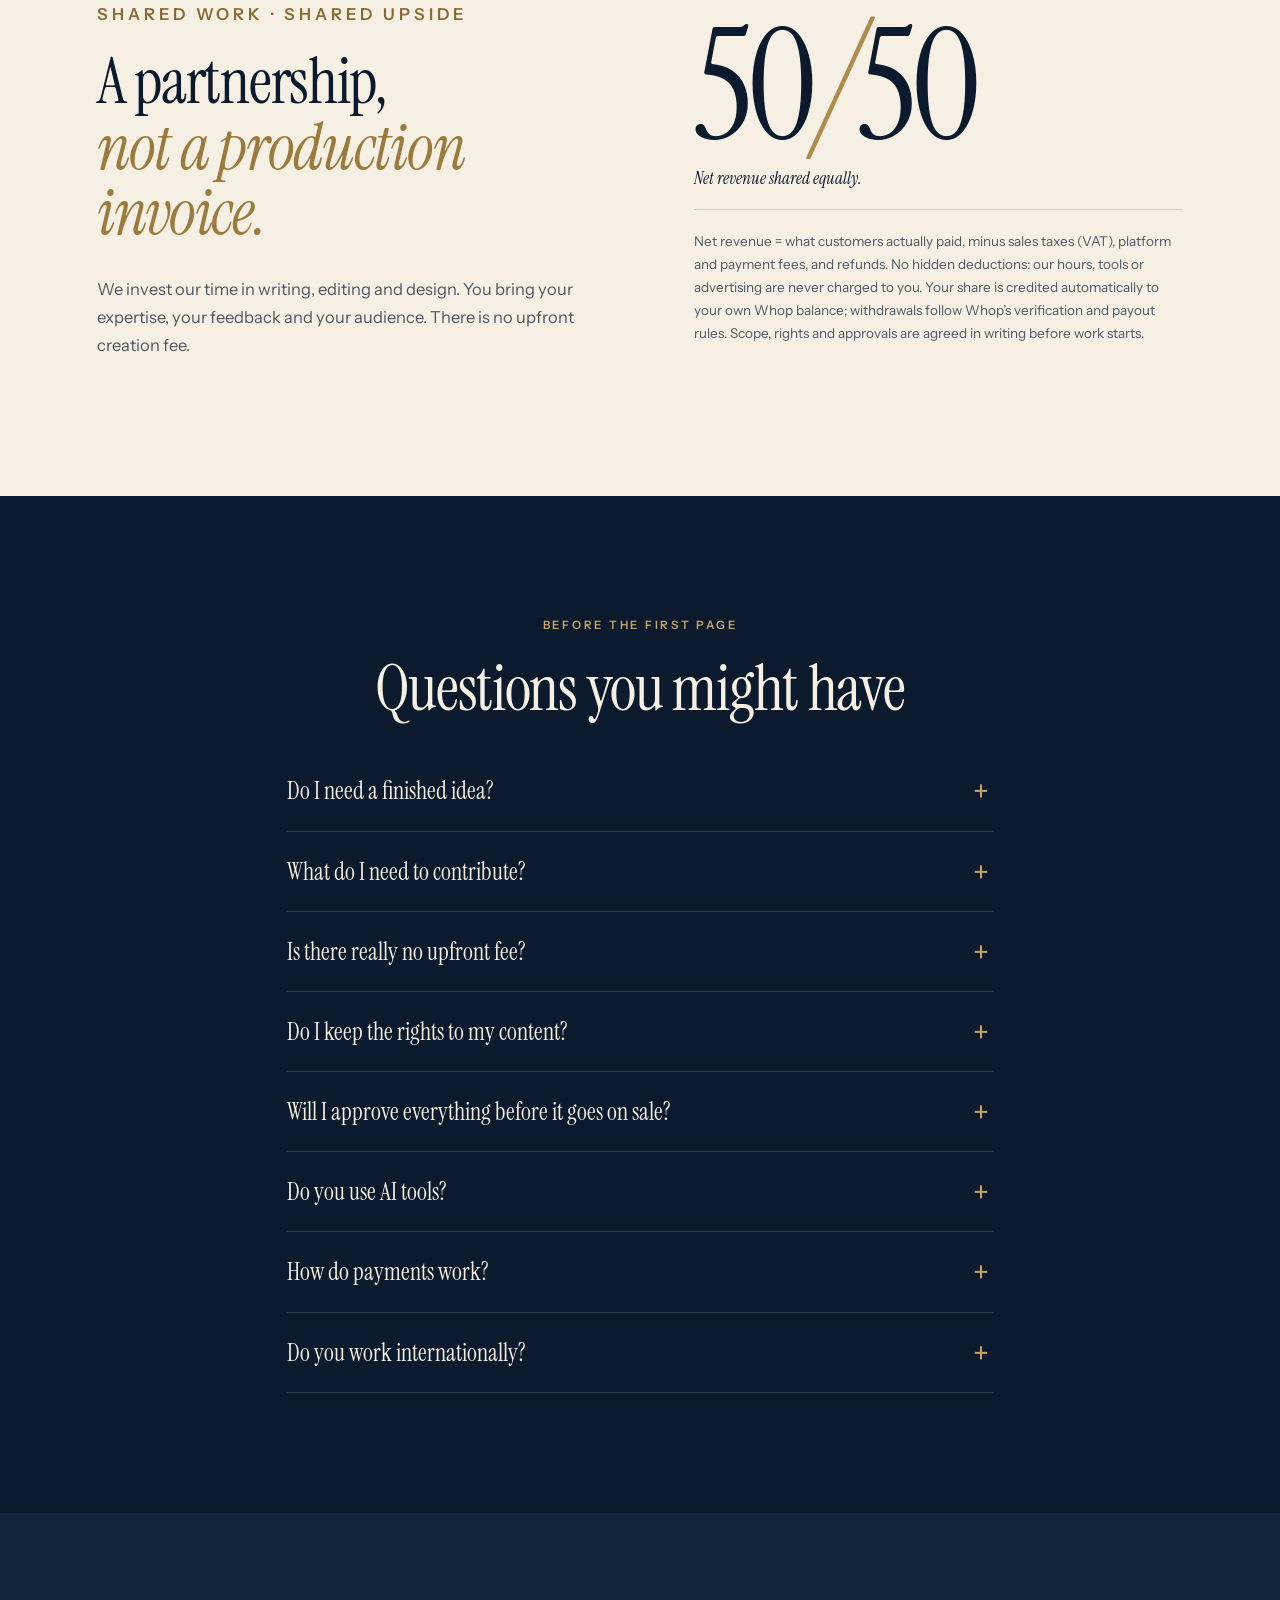
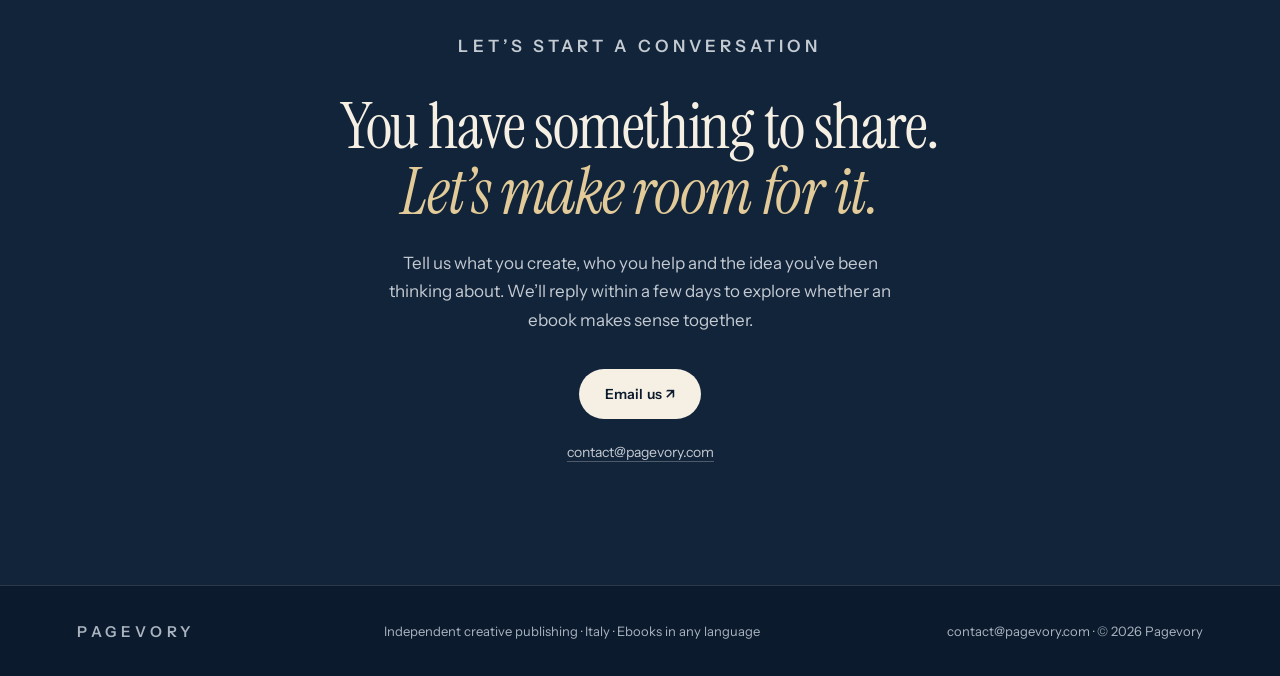
==== commit b5f52f9e: "Mobile layout: centred sections, proper side margins, stacked buttons Co-Authored-By: Claude Opus 5." ====
--- a/docs/index.html
+++ b/docs/index.html
@@ -65,6 +65,7 @@
 
 /* sections */
 .section{padding:120px 0}
+.section.wrap{padding-left:6%;padding-right:6%}
 h2{font-size:clamp(40px,5vw,70px);line-height:1.02;letter-spacing:-.02em;margin-bottom:30px}
 .intro{display:grid;grid-template-columns:1fr 1fr;gap:10%;align-items:end}
 .intro p{color:#c4cad2;font-size:17px}
@@ -122,13 +123,43 @@
 
 @media (max-width:880px){
   .links a:not(.btn){display:none}
+  .nav{padding:14px 5%}
+  .wrap,.section.wrap{padding-left:24px;padding-right:24px}
   .hero,.intro,.work,.partnership{grid-template-columns:1fr}
-  .hero{min-height:0;padding-top:40px;gap:30px}
-  .hero-art{height:440px}
-  .steps{grid-template-columns:1fr;gap:28px}
-  .gallery{height:460px}
-  .section{padding:80px 0}
-  .strip{font-size:10px;gap:10px 16px}
+  .section{padding:84px 0}
+  h2{font-size:clamp(36px,10vw,48px)}
+  /* centred mobile layout */
+  .hero,.intro,.light .wrap,.work-copy,.partnership,.faq>.eyebrow,.faq>h2,.contact,.foot{text-align:center}
+  .hero{min-height:0;padding-top:44px;padding-bottom:56px;gap:44px}
+  h1{font-size:clamp(50px,14vw,68px);margin-bottom:22px}
+  .lead,.intro p,.work-copy p,.partnership p{margin-left:auto;margin-right:auto;max-width:520px}
+  .actions{flex-direction:column;align-items:center;gap:12px;margin:28px 0 18px}
+  .actions .btn{width:100%;max-width:320px;justify-content:center}
+  .hero-art{width:100%;max-width:340px;height:420px;margin:0 auto}
+  .pg{width:64%}
+  .pg.back{right:0;top:0}
+  .pg.front{left:0;bottom:0}
+  .badge{left:50%;top:auto;bottom:-14px;transform:translateX(-50%);z-index:3}
+  .strip{flex-direction:column;gap:8px;font-size:10.5px;padding:20px 24px}
+  .strip i{display:none}
+  .intro{gap:10px}
+  .steps{grid-template-columns:1fr;gap:34px;margin-top:40px}
+  .steps li{padding-top:22px}
+  .steps p{max-width:440px;margin:0 auto}
+  .work{gap:28px}
+  .gallery{width:100%;max-width:340px;height:330px;margin:0 auto}
+  .tag{font-size:9.5px}
+  .also{flex-direction:column;text-align:center;gap:14px}
+  .also img{width:110px}
+  .partnership{gap:36px}
+  .split{font-size:clamp(84px,26vw,120px)}
+  .terms{text-align:center}
+  details{padding:20px 0}
+  summary{font-size:21px}
+  .contact{padding:90px 24px}
+  .contact .btn{width:100%;max-width:320px;justify-content:center}
+  .eyebrow{letter-spacing:.16em;font-size:11px;margin-bottom:16px}
+  .foot{flex-direction:column;justify-content:center;gap:10px;padding:30px 24px}
 }
 @media (prefers-reduced-motion:reduce){html{scroll-behavior:auto}*{transition:none!important}.reveal{opacity:1;transform:none}}
 </style>
